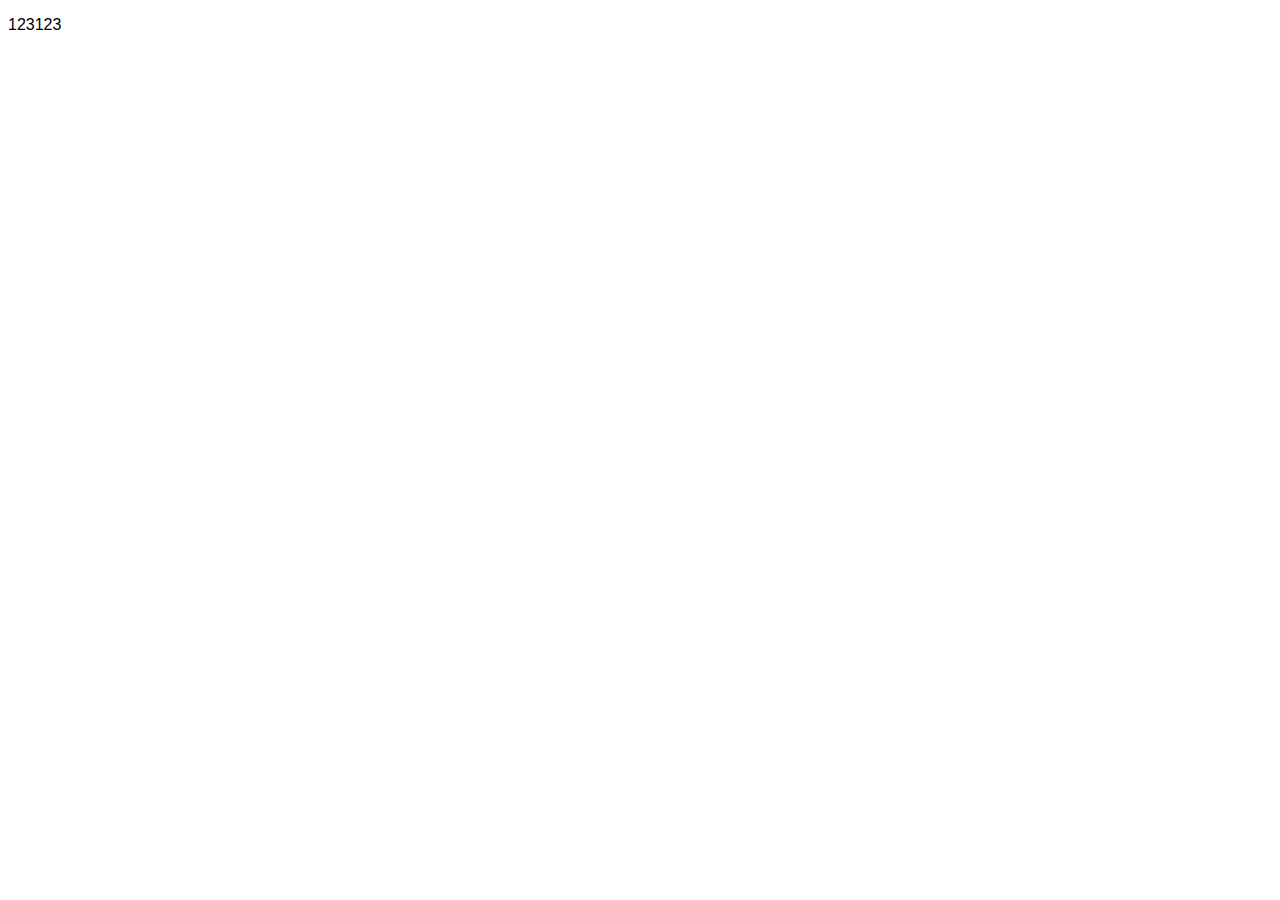
==== index.html @ 51b93c26 "Initial commitd" ====
<!DOCTYPE html>
<html lang="ru">
<head>
    <meta charset="UTF-8">
    <meta name="viewport" content="width=device-width, initial-scale=1.0">
    <link rel="stylesheet" href="./pages/index.css">
    <link rel="preconnect" href="https://fonts.googleapis.com">
    <link rel="preconnect" href="https://fonts.gstatic.com" crossorigin>
    <link href="https://fonts.googleapis.com/css2?family=Lato:ital,wght@0,100;0,300;0,400;0,700;0,900;1,100;1,300;1,400;1,700;1,900&display=swap" rel="stylesheet">
    <title>Document</title>
</head>
<body class="body">
    <div class="page">
        <p>123123</p>
    </div>
</body>
</html>
---- pages/index.css ----
@import url(../blocks/body/body.css);
@import url(../blocks/page/page.css);
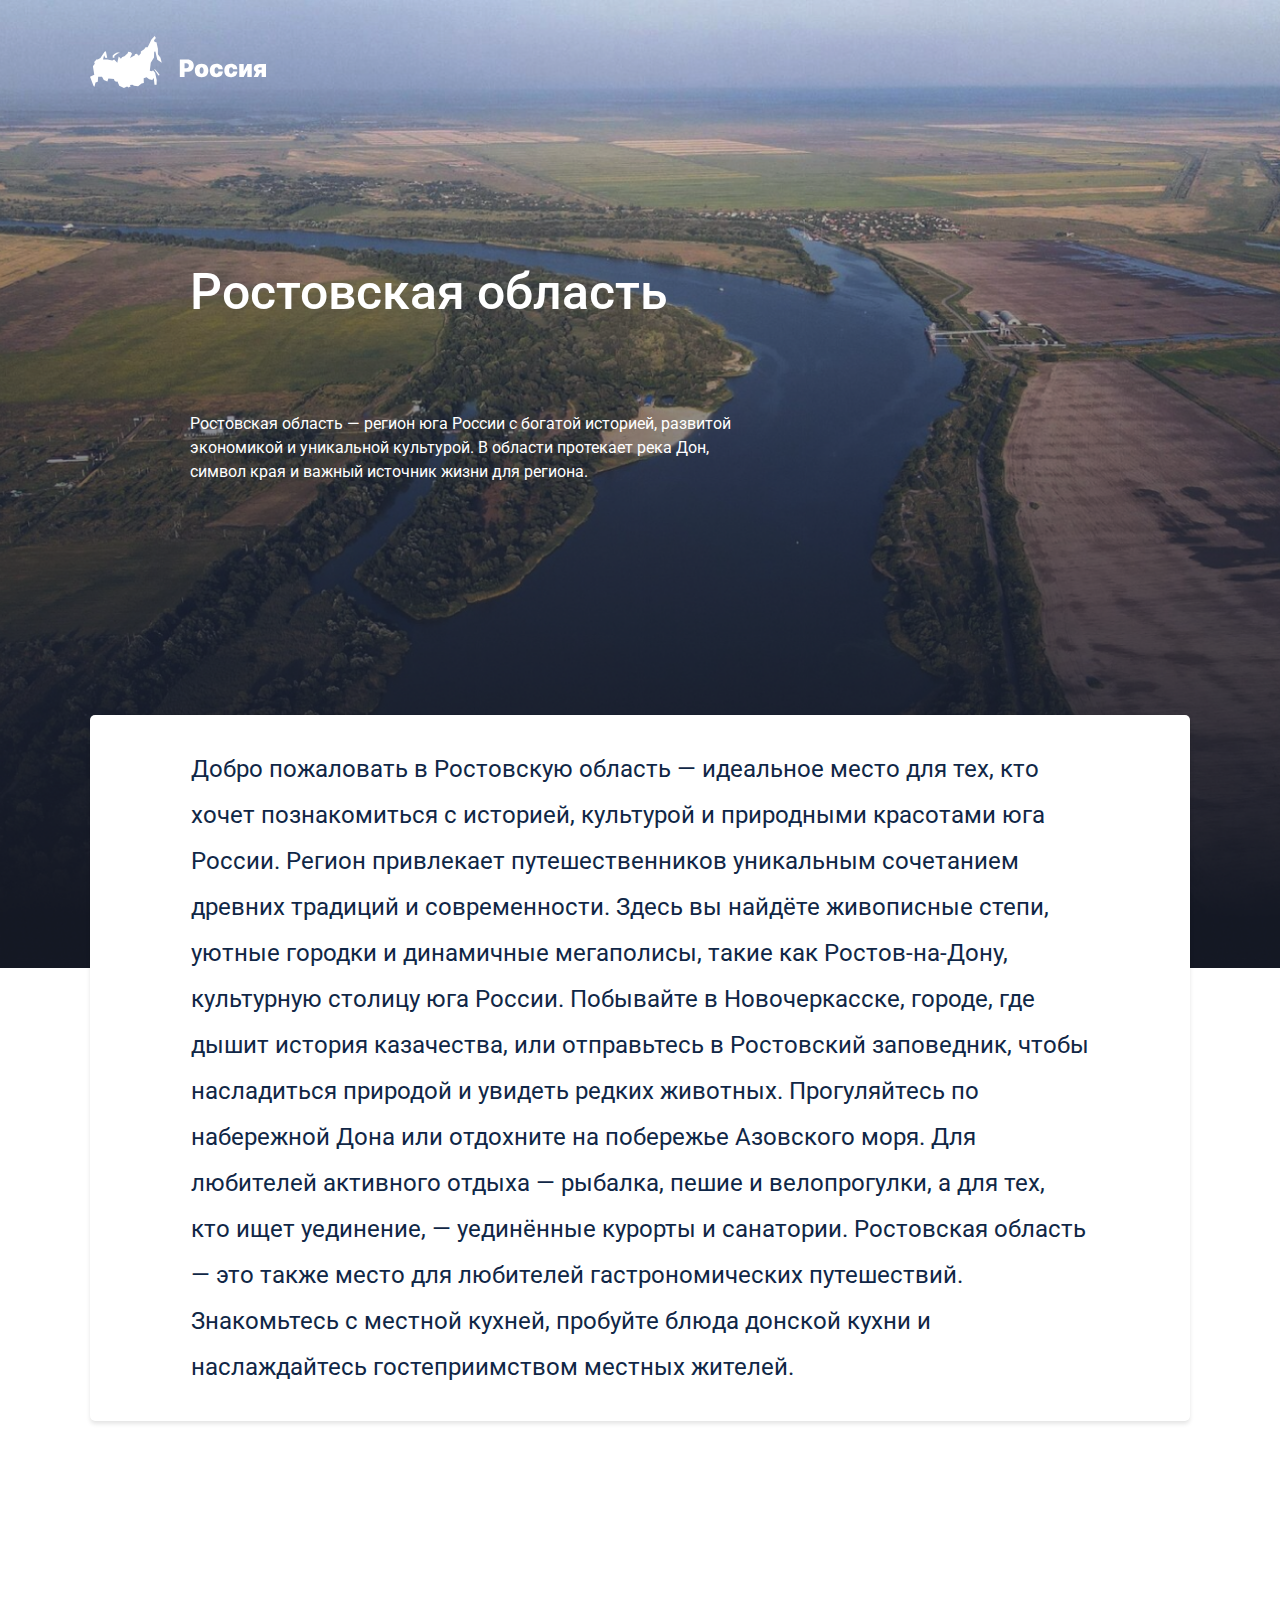
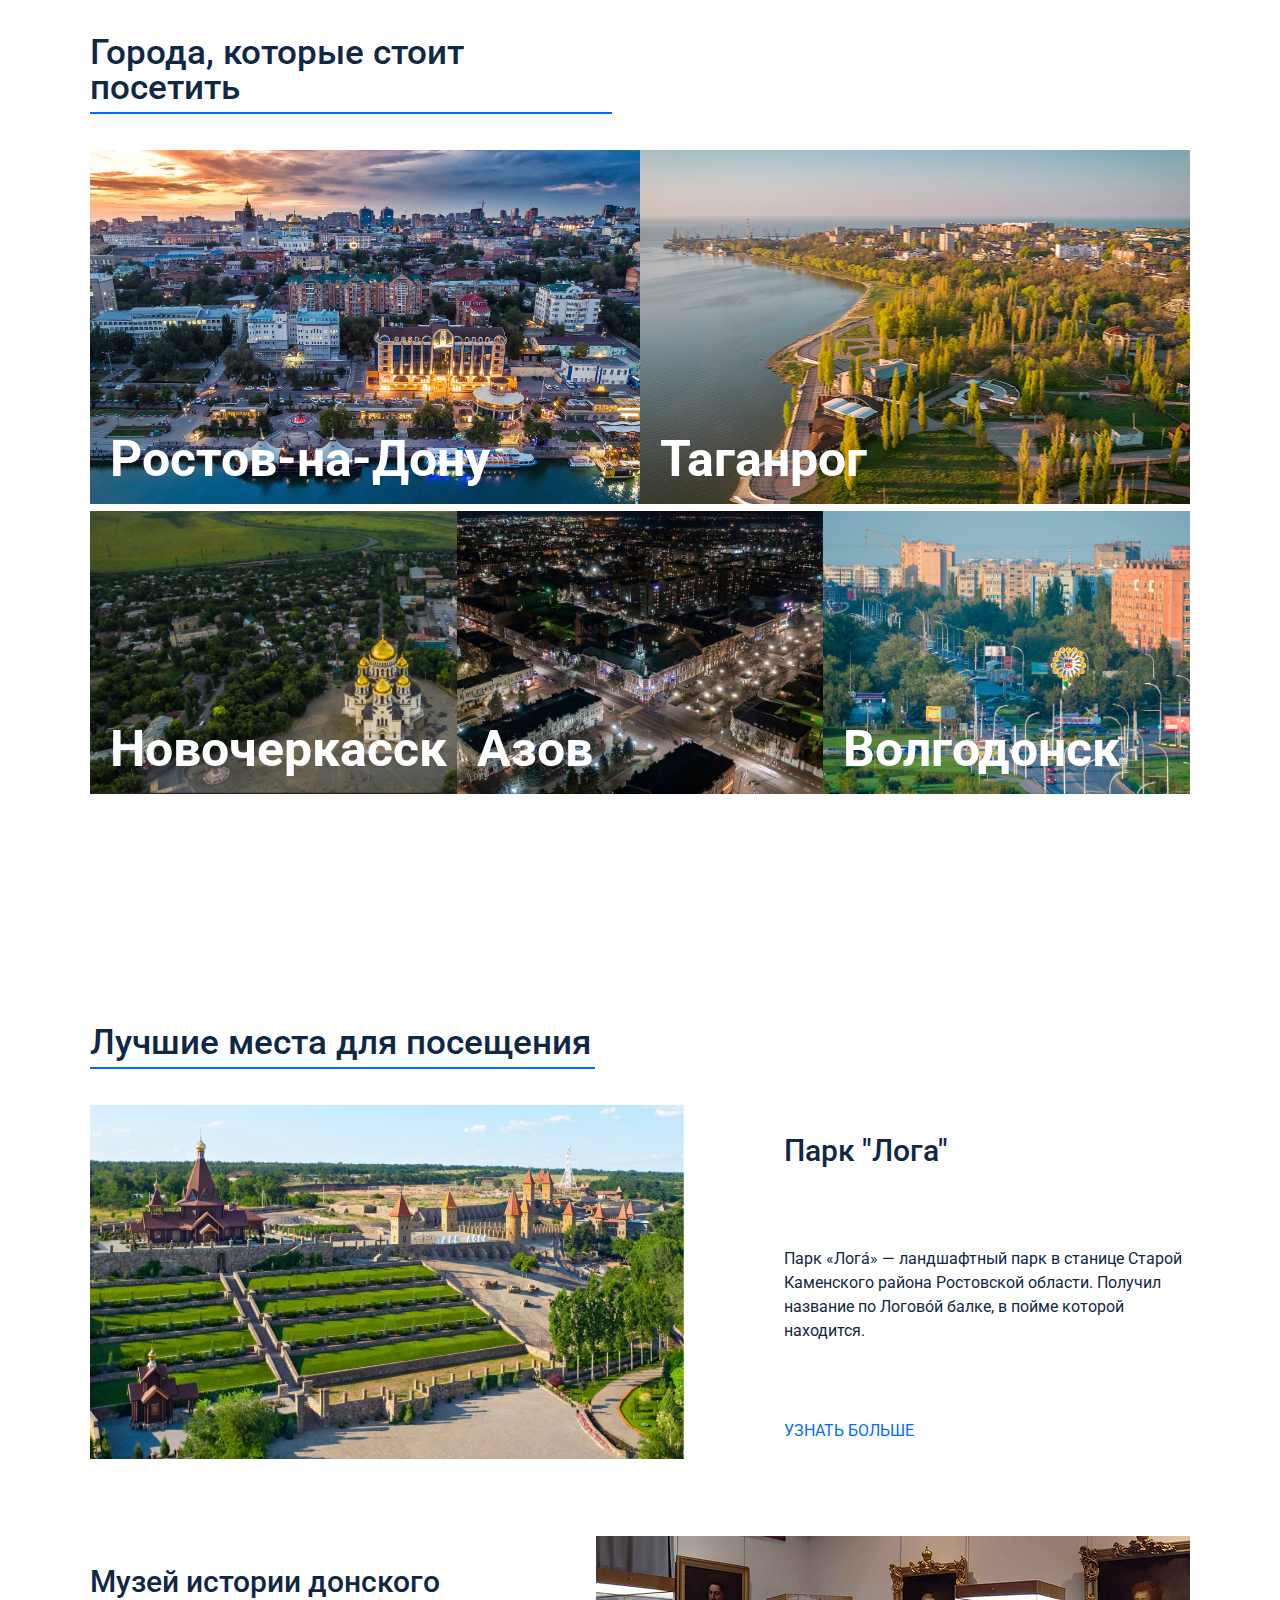
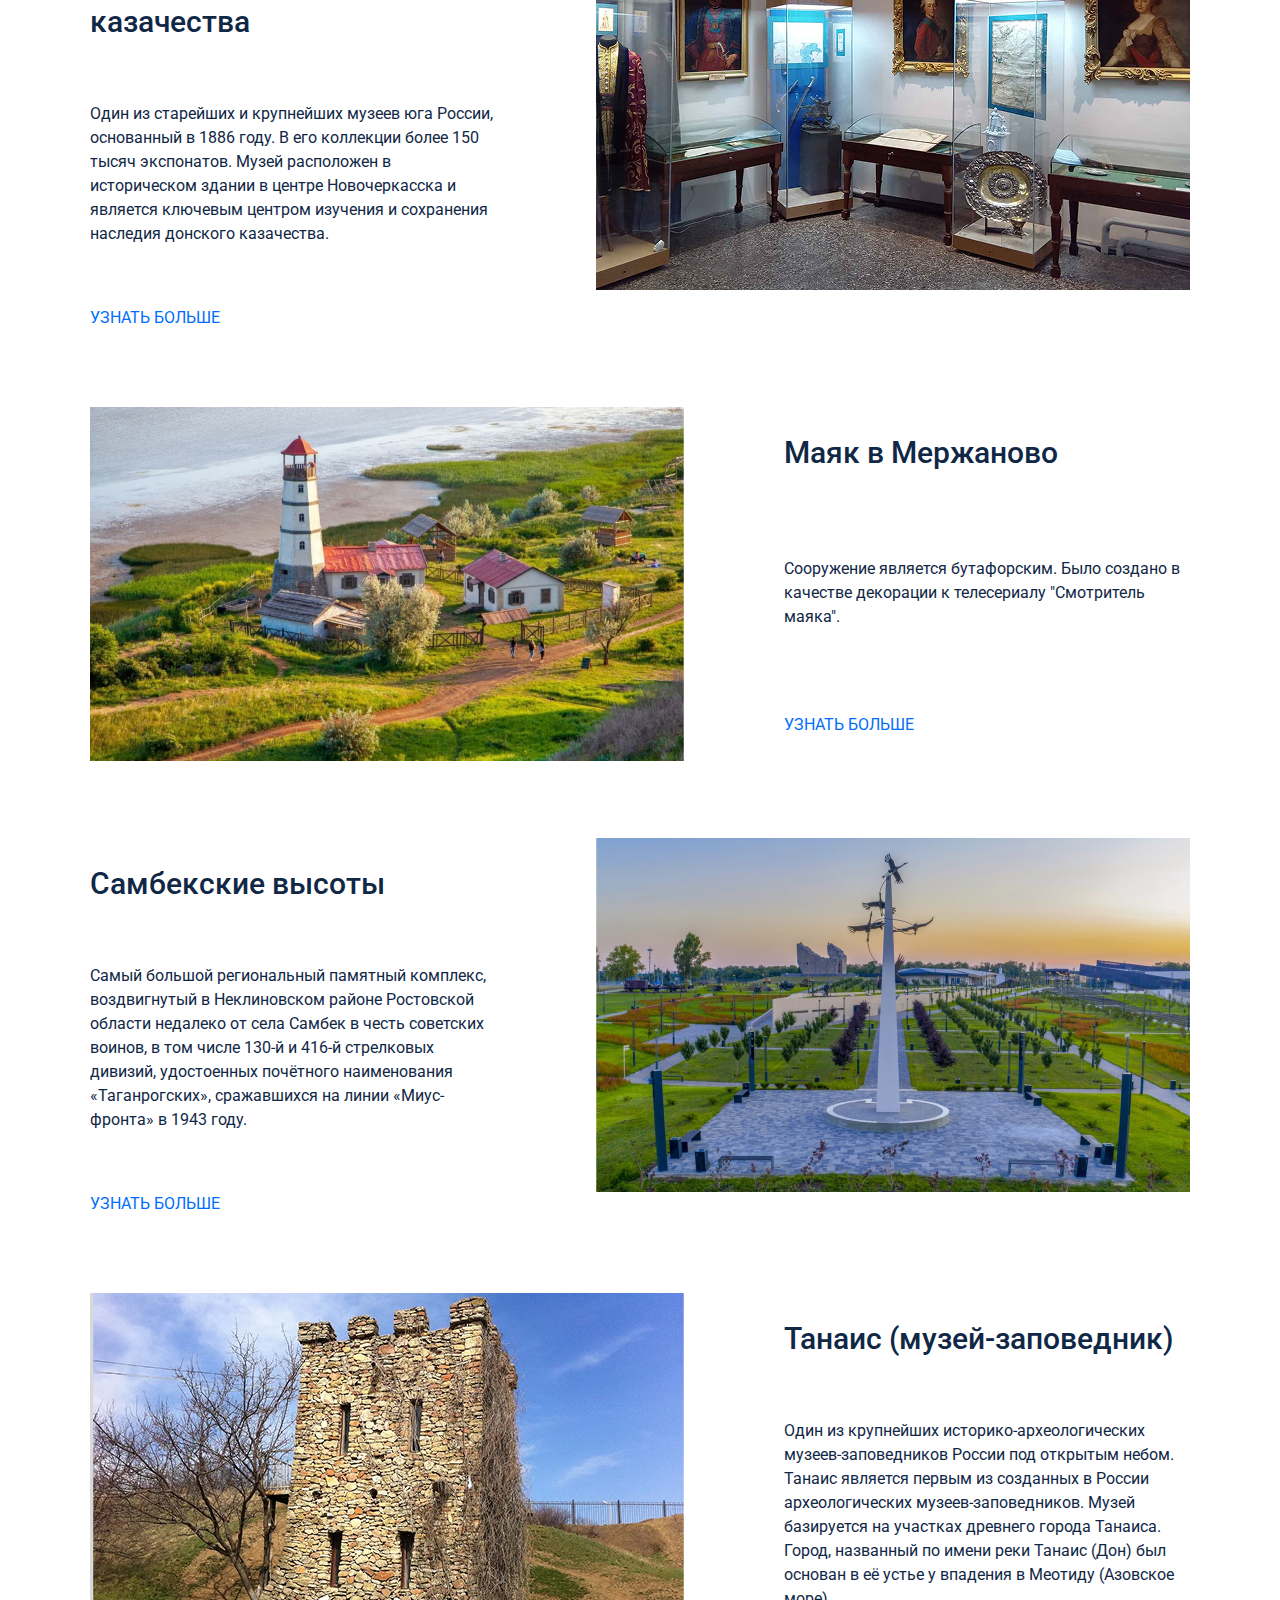
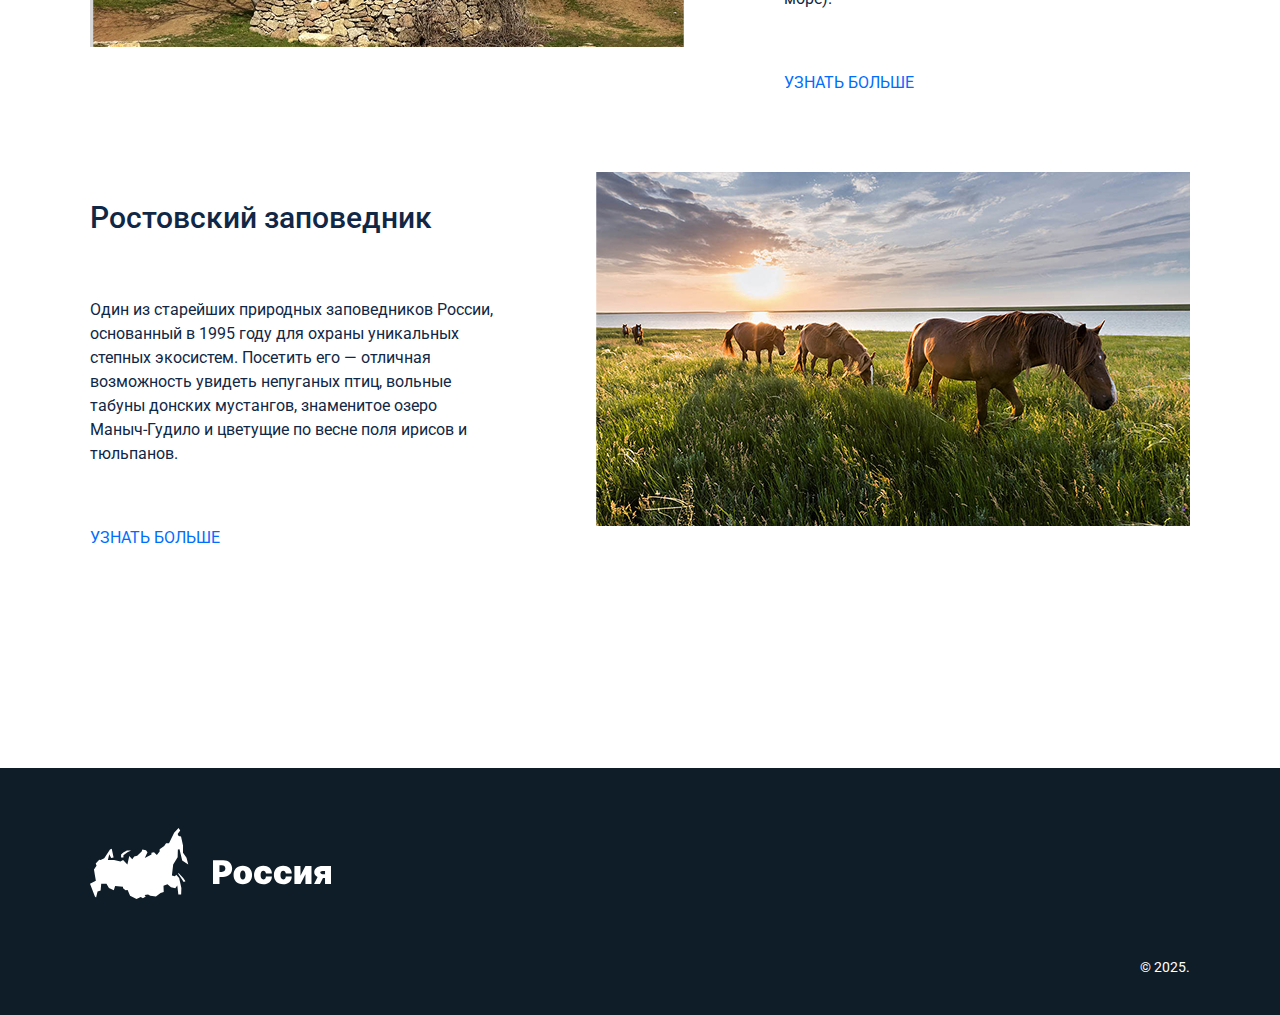
==== commit 249e8f0a: "REGION" ====
--- a/index.html
+++ b/index.html
@@ -6,12 +6,97 @@
     <link rel="stylesheet" href="./pages/index.css">
     <link rel="preconnect" href="https://fonts.googleapis.com">
     <link rel="preconnect" href="https://fonts.gstatic.com" crossorigin>
-    <link href="https://fonts.googleapis.com/css2?family=Lato:ital,wght@0,100;0,300;0,400;0,700;0,900;1,100;1,300;1,400;1,700;1,900&display=swap" rel="stylesheet">
-    <title>Document</title>
+    <link href="https://fonts.googleapis.com/css2?family=Roboto:ital,wght@0,100..900;1,100..900&display=swap" rel="stylesheet">
+    <title>Ростовская область</title>
 </head>
 <body class="body">
     <div class="page">
-        <p>123123</p>
+        <header class="header">
+            <div class="header__background">
+                <img class="header__logo" src="./images/Region/lightLogo.svg" alt="Россия">
+                <div class="header__info">
+                    <h1 class="header__title">Ростовская область</h1>
+                    <p class="header__subtitle">Ростовская область &mdash; регион юга России с богатой историей, развитой экономикой и уникальной культурой. В области протекает река Дон, символ края и важный источник жизни для региона.</p>
+                </div>
+            </div>
+        </header>
+        <main class="main">
+            <section class="lead">
+                <p class="lead__paragraph">Добро пожаловать в Ростовскую область &mdash; идеальное место для тех, кто хочет познакомиться с историей, культурой и природными красотами юга России. Регион привлекает путешественников уникальным сочетанием древних традиций и современности.
+                    Здесь вы найдёте живописные степи, уютные городки и динамичные мегаполисы, такие как Ростов-на-Дону, культурную столицу юга России.
+                    Побывайте в Новочеркасске, городе, где дышит история казачества, или отправьтесь в Ростовский заповедник, чтобы насладиться природой и увидеть редких животных. Прогуляйтесь по набережной Дона или отдохните на побережье Азовского моря. Для любителей активного отдыха &mdash; рыбалка, пешие и велопрогулки, а для тех, кто ищет уединение, &mdash; уединённые курорты и санатории.
+                    Ростовская область &mdash; это также место для любителей гастрономических путешествий. Знакомьтесь с местной кухней, пробуйте блюда донской кухни и наслаждайтесь гостеприимством местных жителей.</p>
+            </section>
+            <section class="cities">
+                <h2 class="cities__title">Города, которые стоит посетить</h2>
+                <div class="cities__group">
+                  <a href="rnd.html" target="_blank" class="city city_rnd">
+                    <p class="city__name">Ростов-на-Дону</p>
+                  </a>
+                  <a href="taganrog.html" target="_blank" class="city city_tg">
+                    <p class="city__name">Таганрог</p>
+                  </a>
+                </div>
+                <div class="cities__group">
+                  <a href="novocherkask.html" target="_blank" class="city city_novoch">
+                    <p class="city__name">Новочеркасск</p>
+                  </a>
+                  <a href="azov.html" target="_blank" class="city city_azov">
+                    <p class="city__name">Азов</p>
+                  </a>
+                  <a href="volgodonsk.html" target="_blank" class="city city_vg">
+                    <p class="city__name">Волгодонск</p>
+                  </a>
+                </div>
+            </section>
+            <section class="places">
+                <h2 class="places__title">Лучшие места для посещения</h2>
+                <ul class="places__list">
+                    <li class="place">
+                        <img src="./images/Region/logaPark.png" alt="Лога парк" class="place__image">
+                        <h2 class="place__title">Парк "Лога"</h2>
+                        <p class="place__paragraph">Парк «Лога́» &mdash; ландшафтный парк в станице Старой Каменского района Ростовской области. Получил название по Логово́й балке, в пойме которой находится.</p>
+                        <a href="https://loga.ru" class="place__link" target="_blank">УЗНАТЬ БОЛЬШЕ</a>
+                    </li>
+                    <li class="place place__photo-right">
+                        <img src="./images/Region/museum.png" alt="Музей истории донского казачества" class="place__image">
+                        <h2 class="place__title">Музей истории донского казачества</h2>
+                        <p class="place__paragraph">Один из старейших и крупнейших музеев юга России, основанный в 1886 году. В его коллекции более 150 тысяч экспонатов. Музей расположен в историческом здании в центре Новочеркасска и является ключевым центром изучения и сохранения наследия донского казачества.</p>
+                        <a href="http://www.novochmuseum.ru" class="place__link" target="_blank">УЗНАТЬ БОЛЬШЕ</a>
+                    </li>
+                    <li class="place">
+                        <img src="./images/Region/mayak.png" alt="Маяк в Мержаново" class="place__image">
+                        <h2 class="place__title">Маяк в Мержаново</h2>
+                        <p class="place__paragraph">Сооружение является бутафорским. Было создано в качестве декорации к телесериалу "Смотритель маяка".</p>
+                        <a href="https://oxyland.club" class="place__link" target="_blank">УЗНАТЬ БОЛЬШЕ</a>
+                    </li>
+                    <li class="place place__photo-right">
+                        <img src="./images/Region/sambek.png" alt="Самбекские высоты" class="place__image">
+                        <h2 class="place__title">Самбекские высоты</h2>
+                        <p class="place__paragraph">Самый большой региональный памятный комплекс, воздвигнутый в Неклиновском районе Ростовской области недалеко от села Самбек в честь советских воинов, в том числе 130-й и 416-й стрелковых дивизий, удостоенных почётного наименования «Таганрогских», сражавшихся на линии «Миус-фронта» в 1943 году.</p>
+                        <a href="https://самбек.рф" class="place__link" target="_blank">УЗНАТЬ БОЛЬШЕ</a>
+                    </li>
+                    <li class="place">
+                        <img src="./images/Region/tanais.png" alt="Танаис (музей-заповедник)" class="place__image">
+                        <h2 class="place__title">Танаис (музей-заповедник)</h2>
+                        <p class="place__paragraph">Один из крупнейших историко-археологических музеев-заповедников России под открытым небом. Танаис является первым из созданных в России археологических музеев-заповедников. Музей базируется на участках древнего города Танаиса. Город, названный по имени реки Танаис (Дон) был основан в её устье у впадения в Меотиду (Азовское море).</p>
+                        <a href="https://museum-tanais.ru/ru" class="place__link" target="_blank">УЗНАТЬ БОЛЬШЕ</a>
+                    </li>
+                    <li class="place place__photo-right">
+                        <img src="./images/Region/zapovednik.png" alt="Ростовский заповедник" class="place__image">
+                        <h2 class="place__title">Ростовский заповедник</h2>
+                        <p class="place__paragraph">Один из старейших природных заповедников России, основанный в 1995 году для охраны уникальных степных экосистем. Посетить его &mdash; отличная возможность увидеть непуганых птиц, вольные табуны донских мустангов, знаменитое озеро Маныч-Гудило и цветущие по весне поля ирисов и тюльпанов.</p>
+                        <a href="http://www.rgpbz.ru" class="place__link" target="_blank">УЗНАТЬ БОЛЬШЕ</a>
+                    </li>
+                </ul>
+            </section>
+        </main>
+        <footer class="footer">
+          <div class="footer__info">
+            <img src="./images/Region/lightLogo.svg" alt="логотип России" class="footer__logo">
+            <p class="footer__copyright">&copy; 2025.</p>
+          </div>
+        </footer>
     </div>
 </body>
-</html>+</html>
--- a/pages/index.css
+++ b/pages/index.css
@@ -1,2 +1,33 @@
 @import url(../blocks/body/body.css);
 @import url(../blocks/page/page.css);
+@import url(../blocks/header/header.css);
+@import url(../blocks/header/__title/header__title.css);
+@import url(../blocks/header/__subtitle/header__subtitle.css);
+@import url(../blocks/header/__logo/header__logo.css);
+@import url(../blocks/header/__info/header__info.css);
+@import url(../blocks/header/__background/header__background.css);
+@import url(../blocks/lead/lead.css);
+@import url(../blocks/lead/__paragraph/lead__paragraph.css);
+@import url(../blocks/cities/cities.css);
+@import url(../blocks/cities/__title/cities__title.css);
+@import url(../blocks/cities/__group/cities__group.css);
+@import url(../blocks/city/city.css);
+@import url(../blocks/city/__name/city__name.css);
+@import url(../blocks/city/_rnd/city_rnd.css);
+@import url(../blocks/city/_azov/city_azov.css);
+@import url(../blocks/city/_novoch/city_novoch.css);
+@import url(../blocks/city/_tg/city_tg.css);
+@import url(../blocks/city/_vg/city_vg.css);
+@import url(../blocks/places/places.css);
+@import url(../blocks/places/__list/places__list.css);
+@import url(../blocks/places/__title/places__list.css);
+@import url(../blocks/place/place.css);
+@import url(../blocks/place/__image/place__image.css);
+@import url(../blocks/place/__link/place__link.css);
+@import url(../blocks/place/__paragraph/place__paragraph.css);
+@import url(../blocks/place/__title/place__title.css);
+@import url(../blocks/place/__photo-right/place__photo-right.css);
+@import url(../blocks/footer/footer.css);
+@import url(../blocks/footer/__copyright/footer__copyright.css);
+@import url(../blocks/footer/__info/footer__info.css);
+@import url(../blocks/footer/__logo/footer__logo.css);
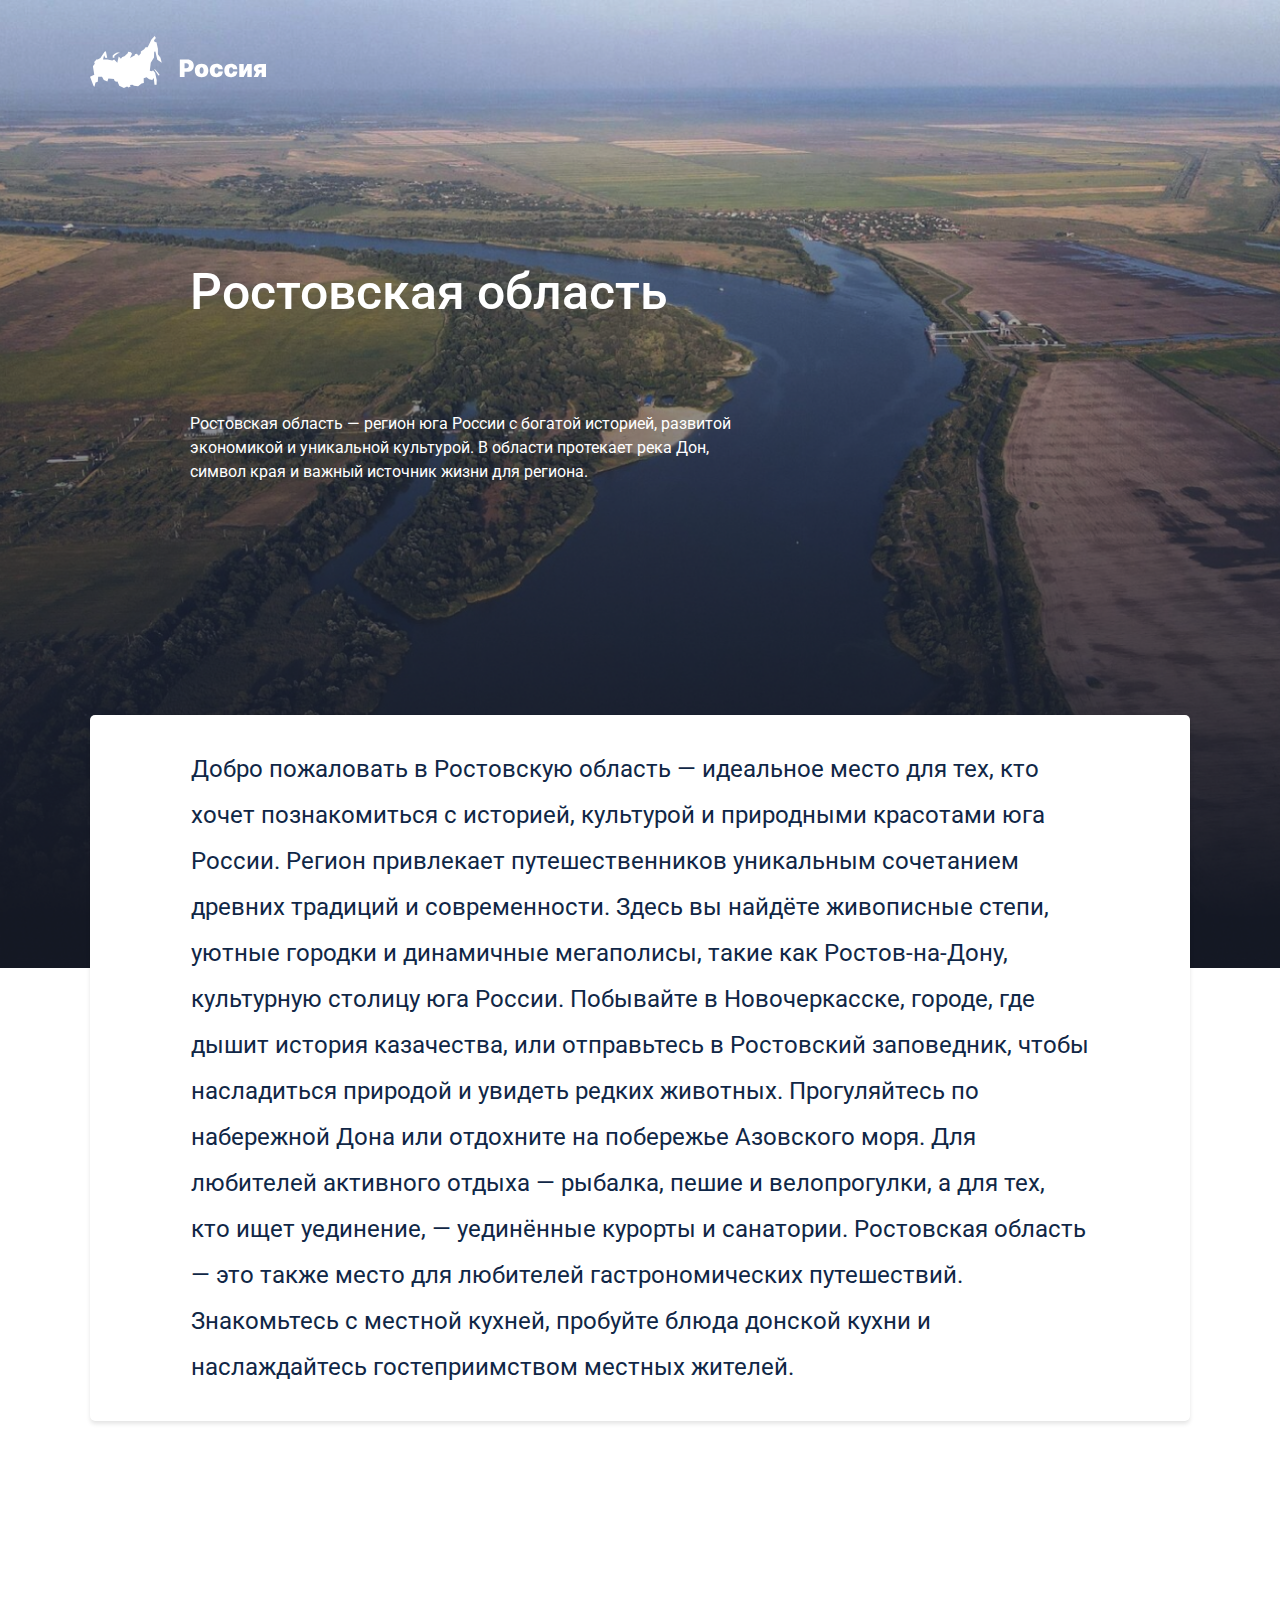
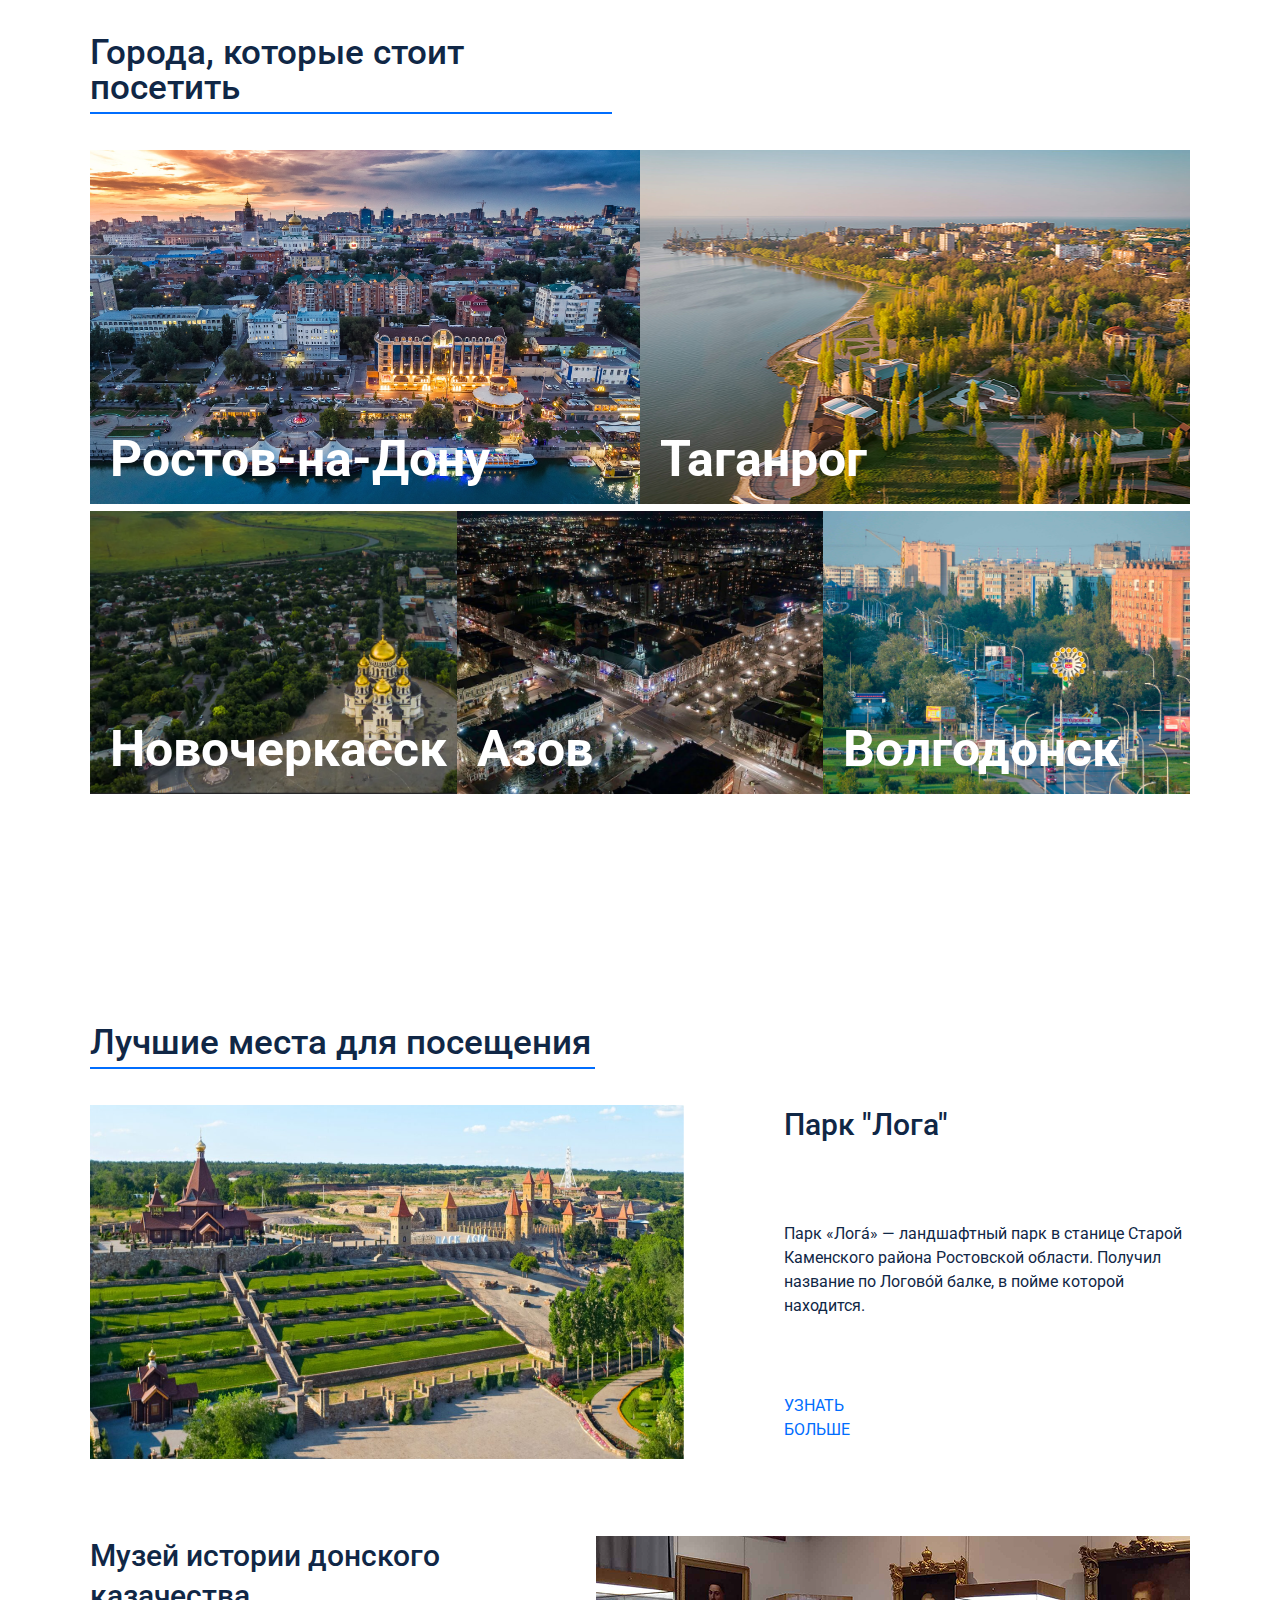
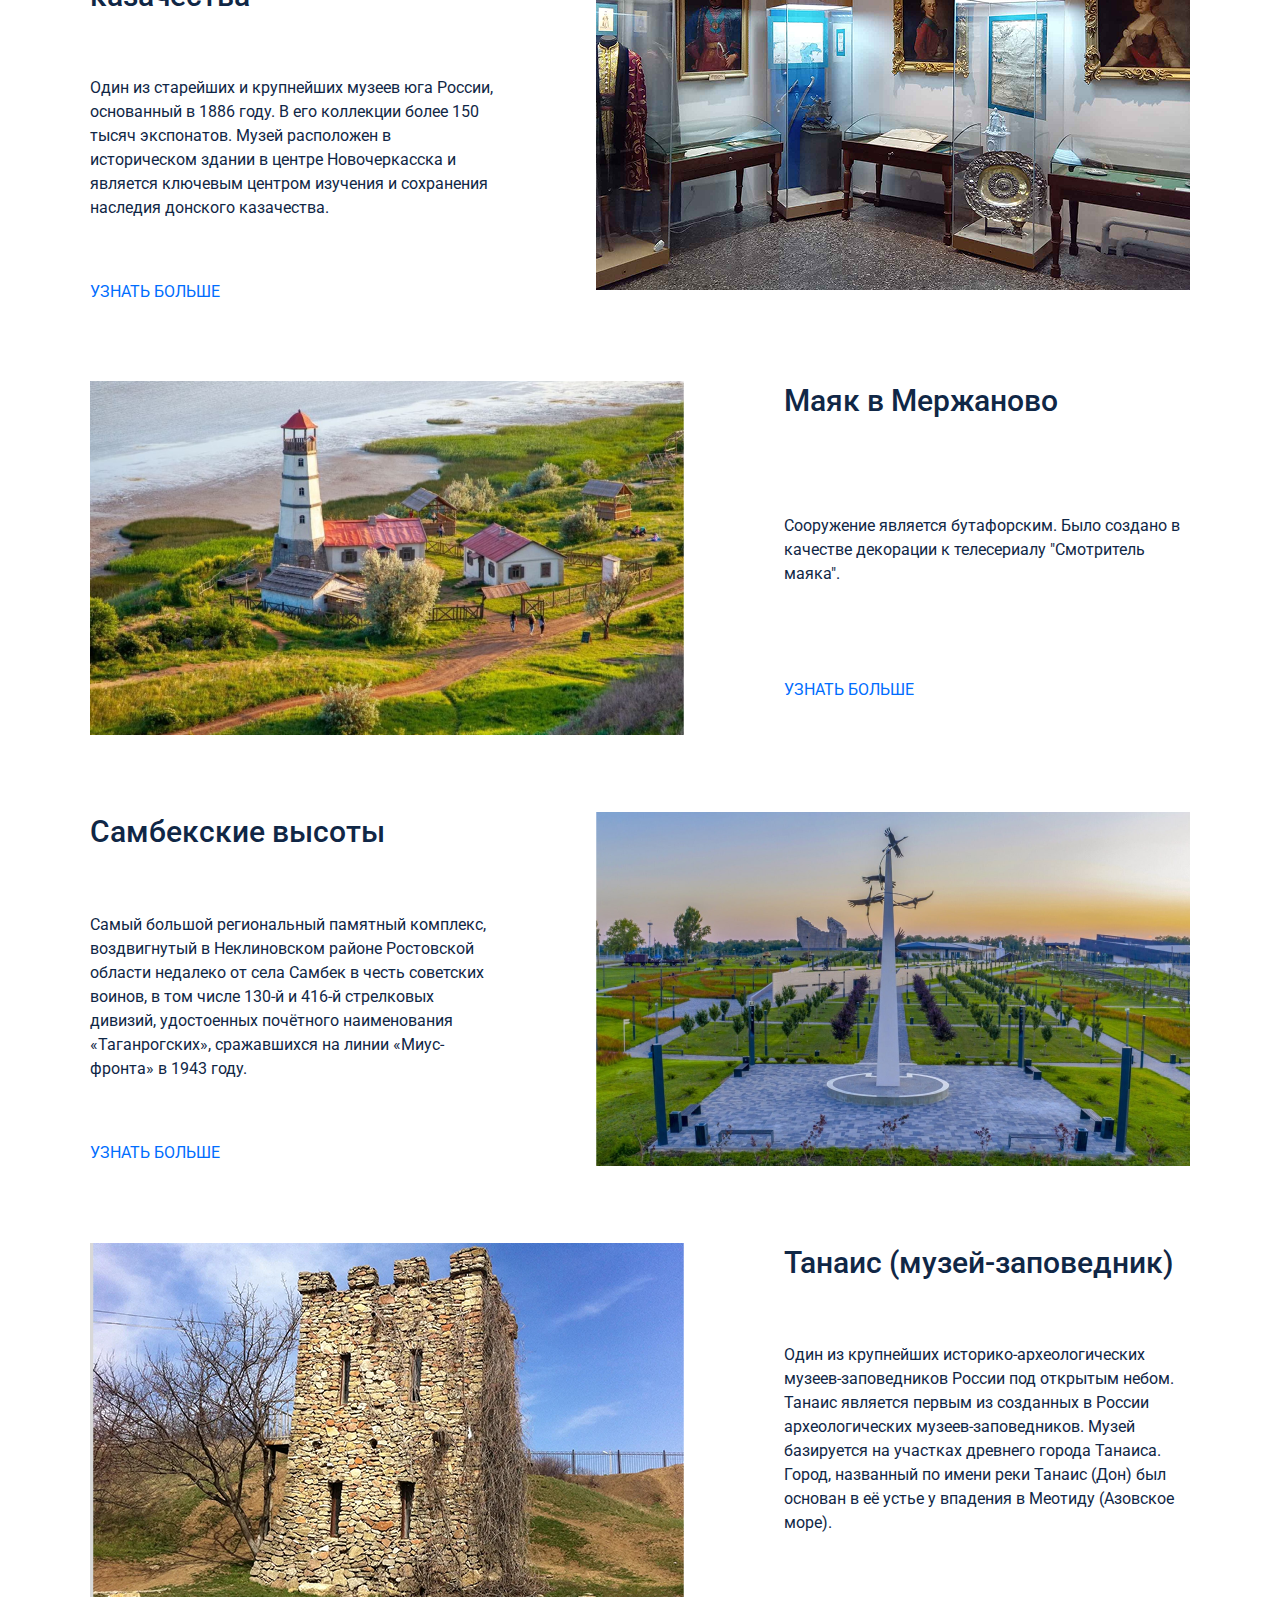
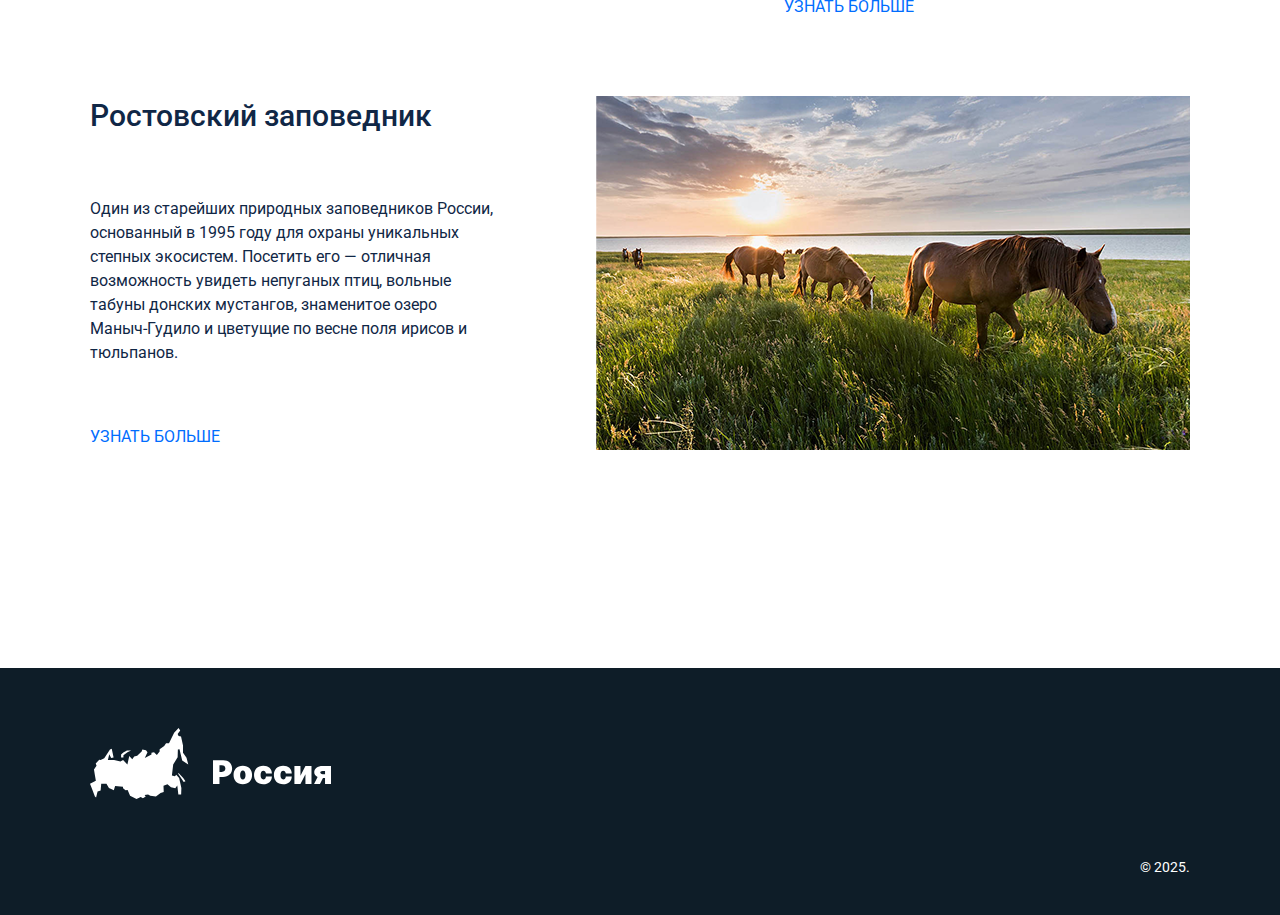
==== commit c4780ef8: "fix links" ====
--- a/index.html
+++ b/index.html
@@ -62,31 +62,31 @@
                         <img src="./images/Region/museum.png" alt="Музей истории донского казачества" class="place__image">
                         <h2 class="place__title">Музей истории донского казачества</h2>
                         <p class="place__paragraph">Один из старейших и крупнейших музеев юга России, основанный в 1886 году. В его коллекции более 150 тысяч экспонатов. Музей расположен в историческом здании в центре Новочеркасска и является ключевым центром изучения и сохранения наследия донского казачества.</p>
-                        <a href="http://www.novochmuseum.ru" class="place__link" target="_blank">УЗНАТЬ БОЛЬШЕ</a>
+                        <a href="http://www.novochmuseum.ru" class="place__link" target="_blank">УЗНАТЬ&nbsp;БОЛЬШЕ</a>
                     </li>
                     <li class="place">
                         <img src="./images/Region/mayak.png" alt="Маяк в Мержаново" class="place__image">
                         <h2 class="place__title">Маяк в Мержаново</h2>
                         <p class="place__paragraph">Сооружение является бутафорским. Было создано в качестве декорации к телесериалу "Смотритель маяка".</p>
-                        <a href="https://oxyland.club" class="place__link" target="_blank">УЗНАТЬ БОЛЬШЕ</a>
+                        <a href="https://oxyland.club" class="place__link" target="_blank">УЗНАТЬ&nbsp;БОЛЬШЕ</a>
                     </li>
                     <li class="place place__photo-right">
                         <img src="./images/Region/sambek.png" alt="Самбекские высоты" class="place__image">
                         <h2 class="place__title">Самбекские высоты</h2>
                         <p class="place__paragraph">Самый большой региональный памятный комплекс, воздвигнутый в Неклиновском районе Ростовской области недалеко от села Самбек в честь советских воинов, в том числе 130-й и 416-й стрелковых дивизий, удостоенных почётного наименования «Таганрогских», сражавшихся на линии «Миус-фронта» в 1943 году.</p>
-                        <a href="https://самбек.рф" class="place__link" target="_blank">УЗНАТЬ БОЛЬШЕ</a>
+                        <a href="https://самбек.рф" class="place__link" target="_blank">УЗНАТЬ&nbsp;БОЛЬШЕ</a>
                     </li>
                     <li class="place">
                         <img src="./images/Region/tanais.png" alt="Танаис (музей-заповедник)" class="place__image">
                         <h2 class="place__title">Танаис (музей-заповедник)</h2>
                         <p class="place__paragraph">Один из крупнейших историко-археологических музеев-заповедников России под открытым небом. Танаис является первым из созданных в России археологических музеев-заповедников. Музей базируется на участках древнего города Танаиса. Город, названный по имени реки Танаис (Дон) был основан в её устье у впадения в Меотиду (Азовское море).</p>
-                        <a href="https://museum-tanais.ru/ru" class="place__link" target="_blank">УЗНАТЬ БОЛЬШЕ</a>
+                        <a href="https://museum-tanais.ru/ru" class="place__link" target="_blank">УЗНАТЬ&nbsp;БОЛЬШЕ</a>
                     </li>
                     <li class="place place__photo-right">
                         <img src="./images/Region/zapovednik.png" alt="Ростовский заповедник" class="place__image">
                         <h2 class="place__title">Ростовский заповедник</h2>
                         <p class="place__paragraph">Один из старейших природных заповедников России, основанный в 1995 году для охраны уникальных степных экосистем. Посетить его &mdash; отличная возможность увидеть непуганых птиц, вольные табуны донских мустангов, знаменитое озеро Маныч-Гудило и цветущие по весне поля ирисов и тюльпанов.</p>
-                        <a href="http://www.rgpbz.ru" class="place__link" target="_blank">УЗНАТЬ БОЛЬШЕ</a>
+                        <a href="http://www.rgpbz.ru" class="place__link" target="_blank">УЗНАТЬ&nbsp;БОЛЬШЕ</a>
                     </li>
                 </ul>
             </section>
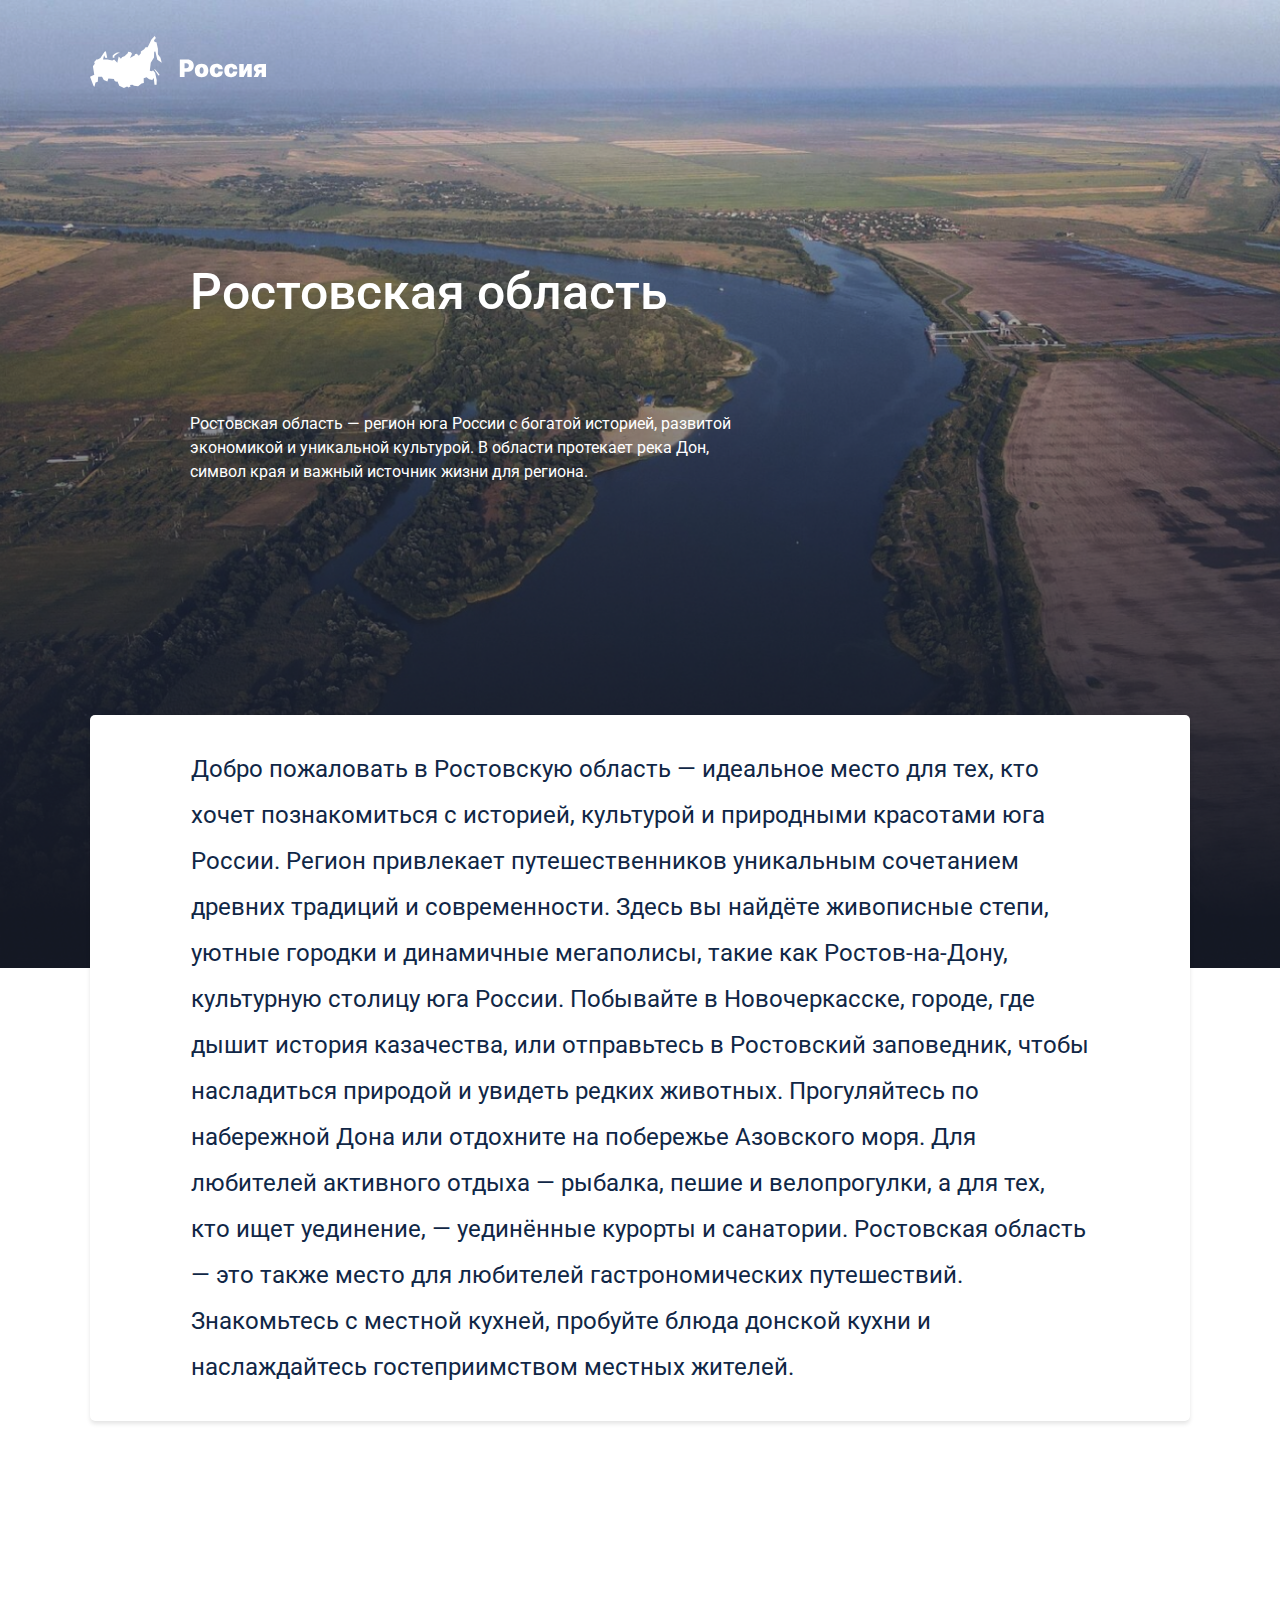
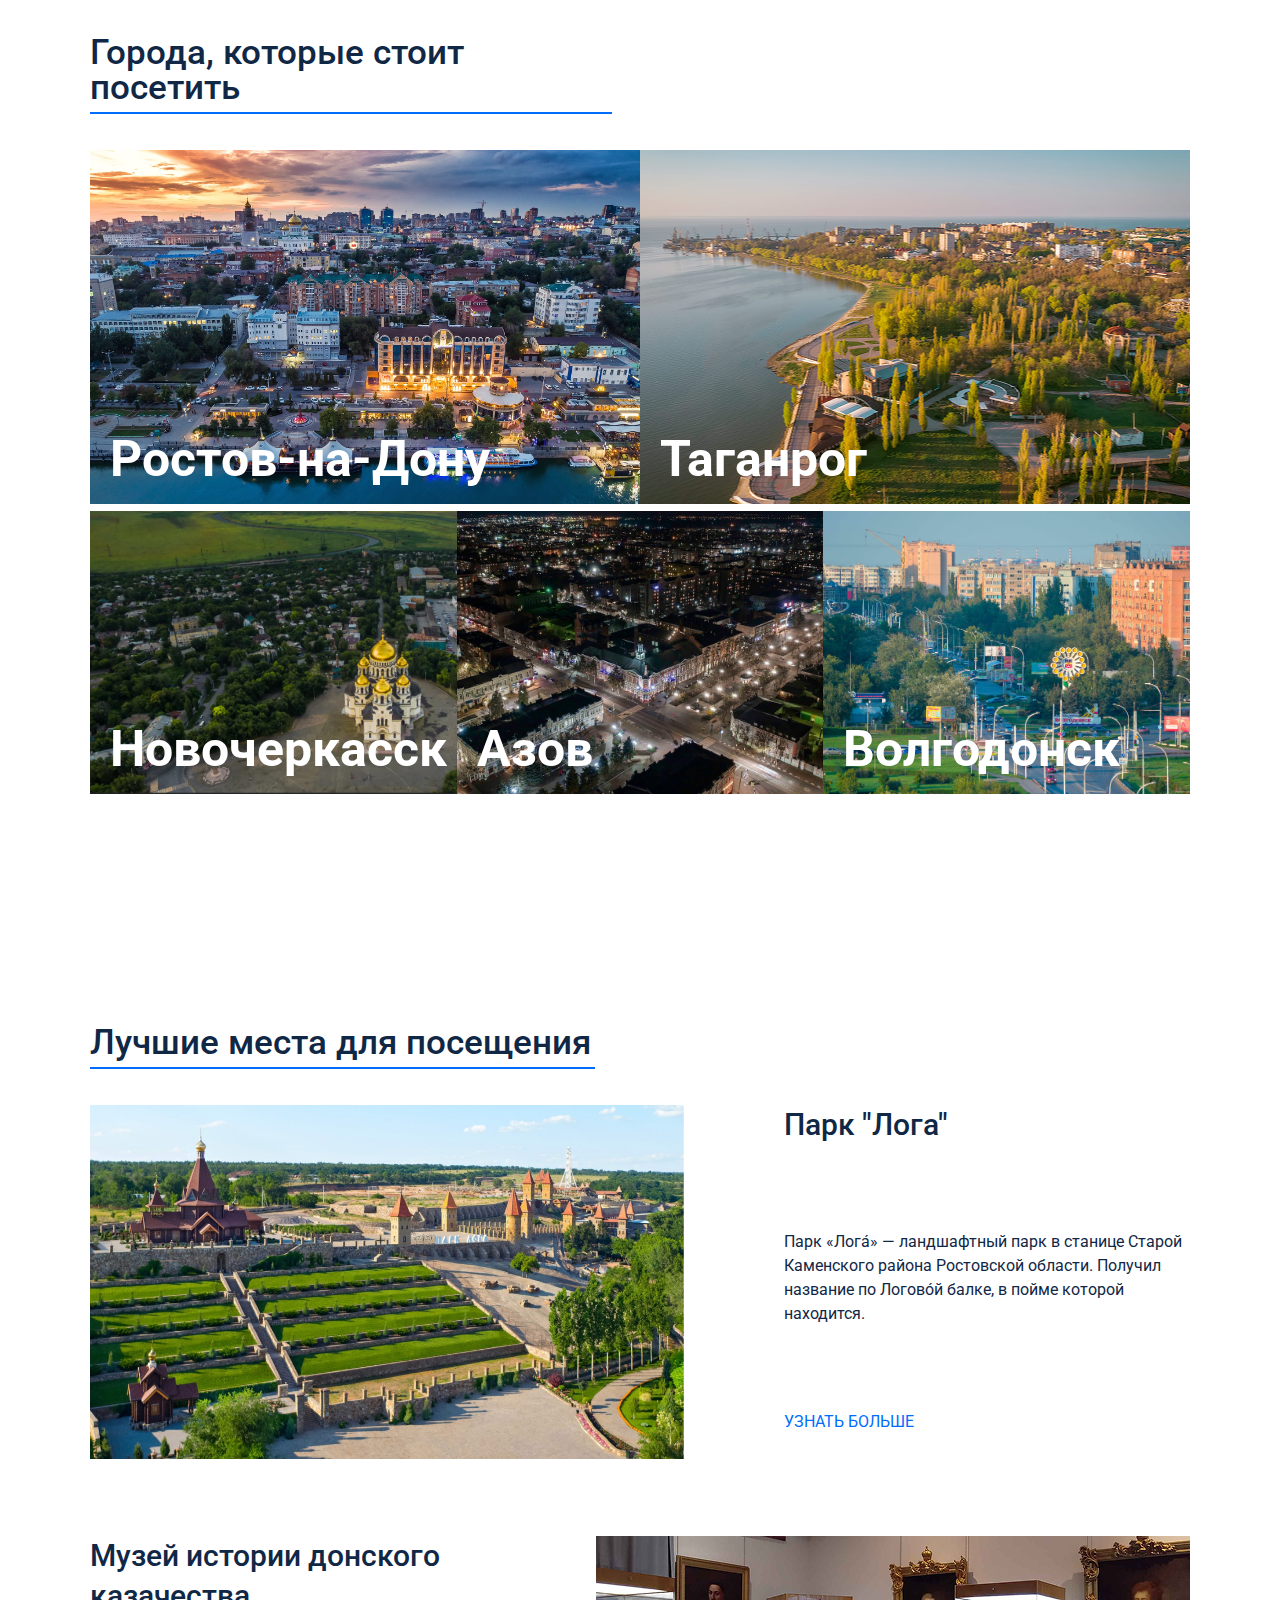
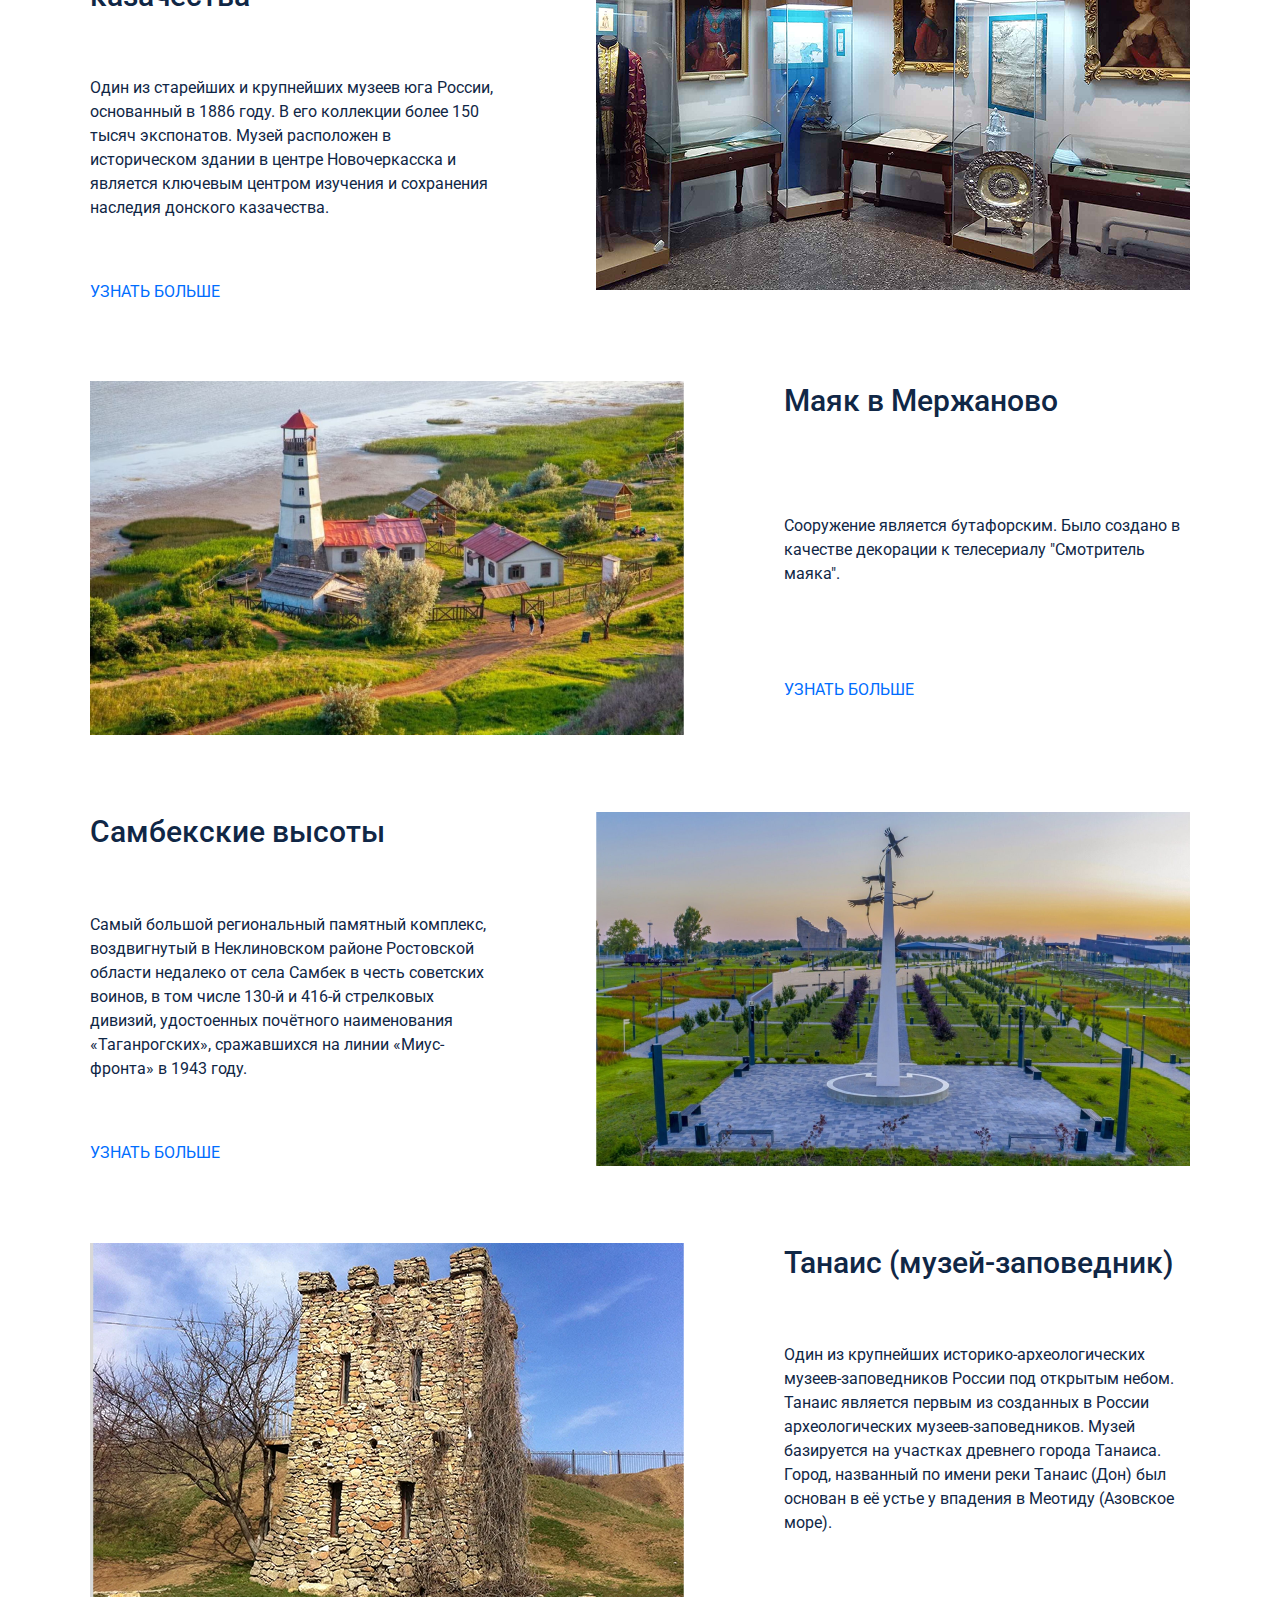
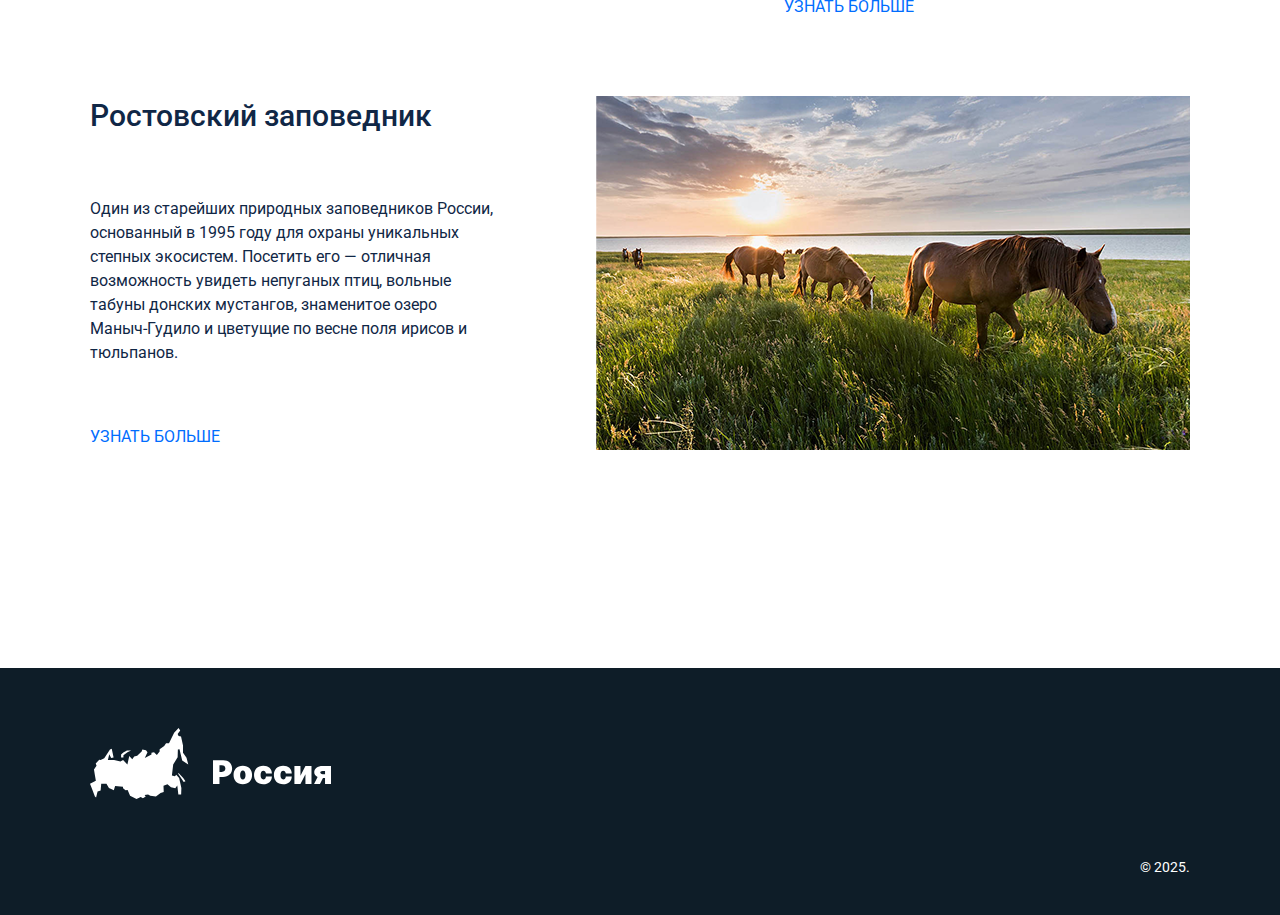
==== commit 03a66d80: "fix links" ====
--- a/index.html
+++ b/index.html
@@ -56,7 +56,7 @@
                         <img src="./images/Region/logaPark.png" alt="Лога парк" class="place__image">
                         <h2 class="place__title">Парк "Лога"</h2>
                         <p class="place__paragraph">Парк «Лога́» &mdash; ландшафтный парк в станице Старой Каменского района Ростовской области. Получил название по Логово́й балке, в пойме которой находится.</p>
-                        <a href="https://loga.ru" class="place__link" target="_blank">УЗНАТЬ БОЛЬШЕ</a>
+                        <a href="https://loga.ru" class="place__link" target="_blank">УЗНАТЬ&nbsp;БОЛЬШЕ</a>
                     </li>
                     <li class="place place__photo-right">
                         <img src="./images/Region/museum.png" alt="Музей истории донского казачества" class="place__image">
